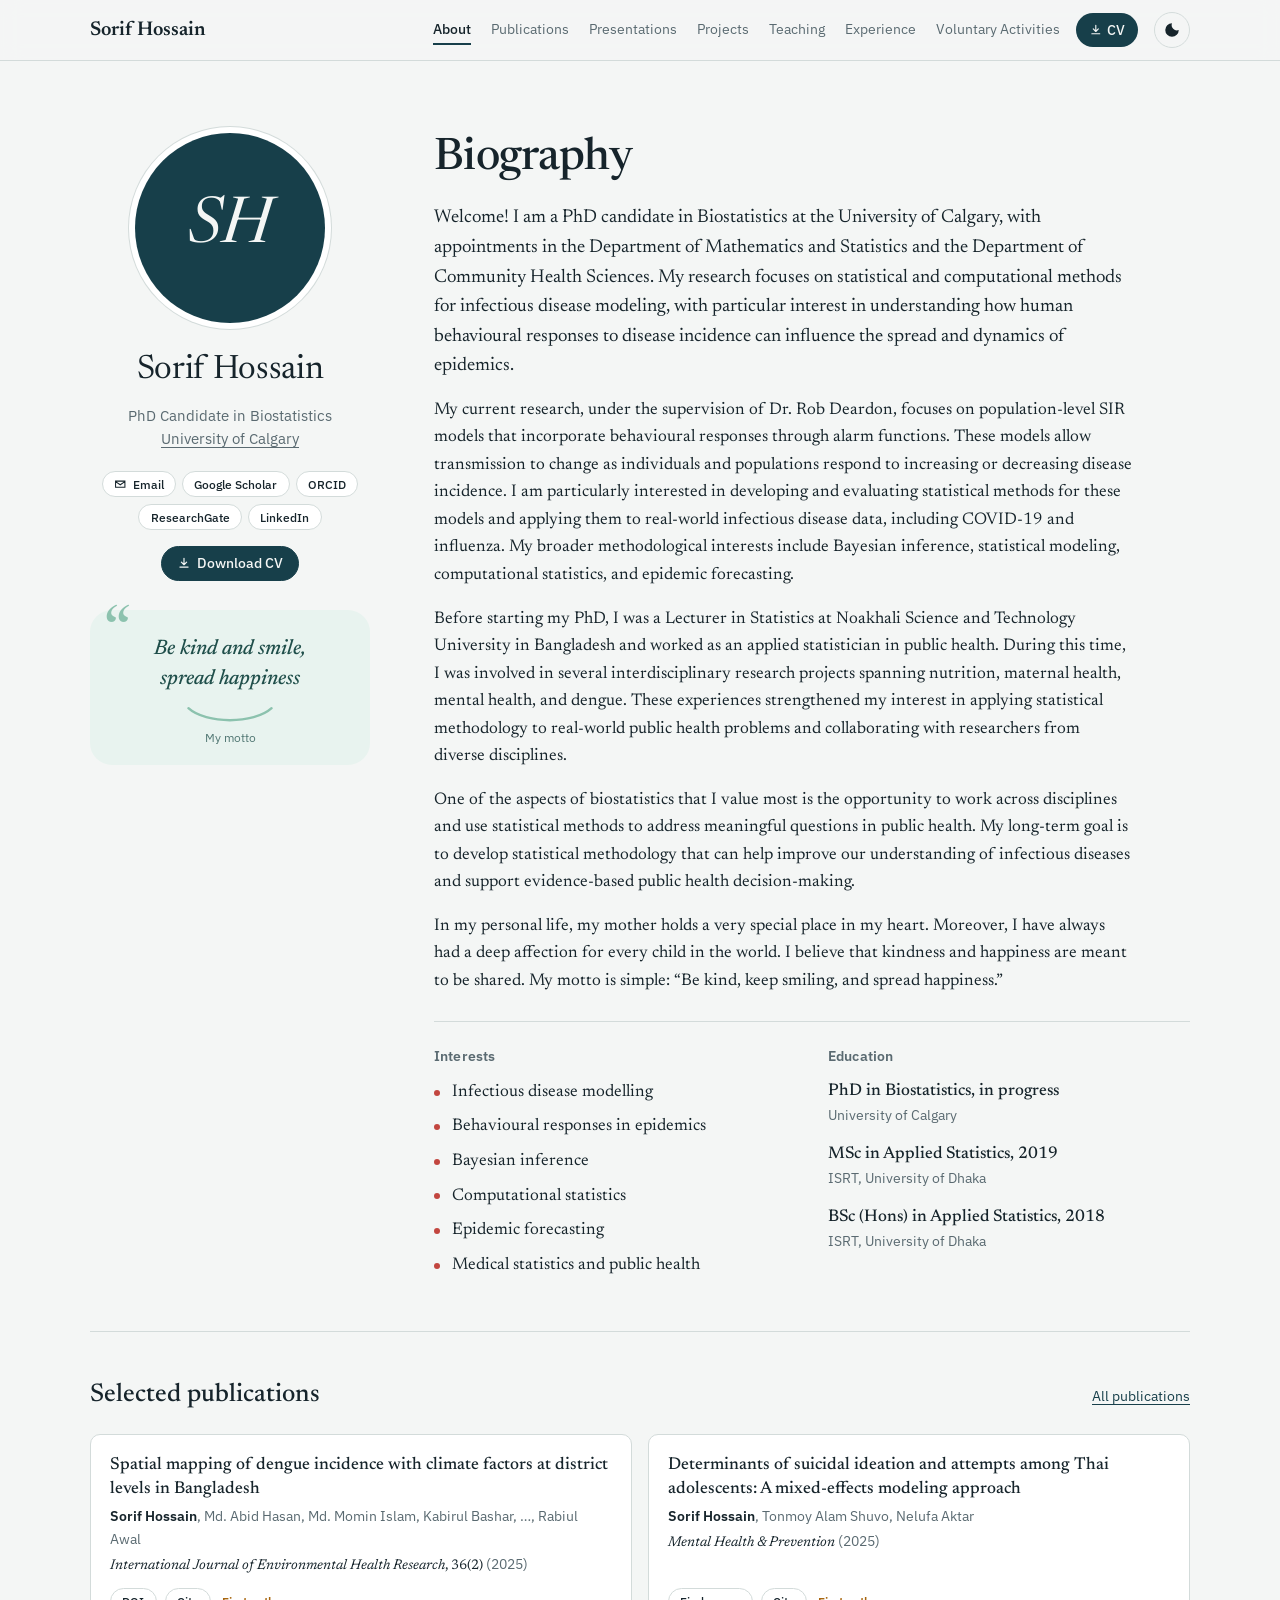
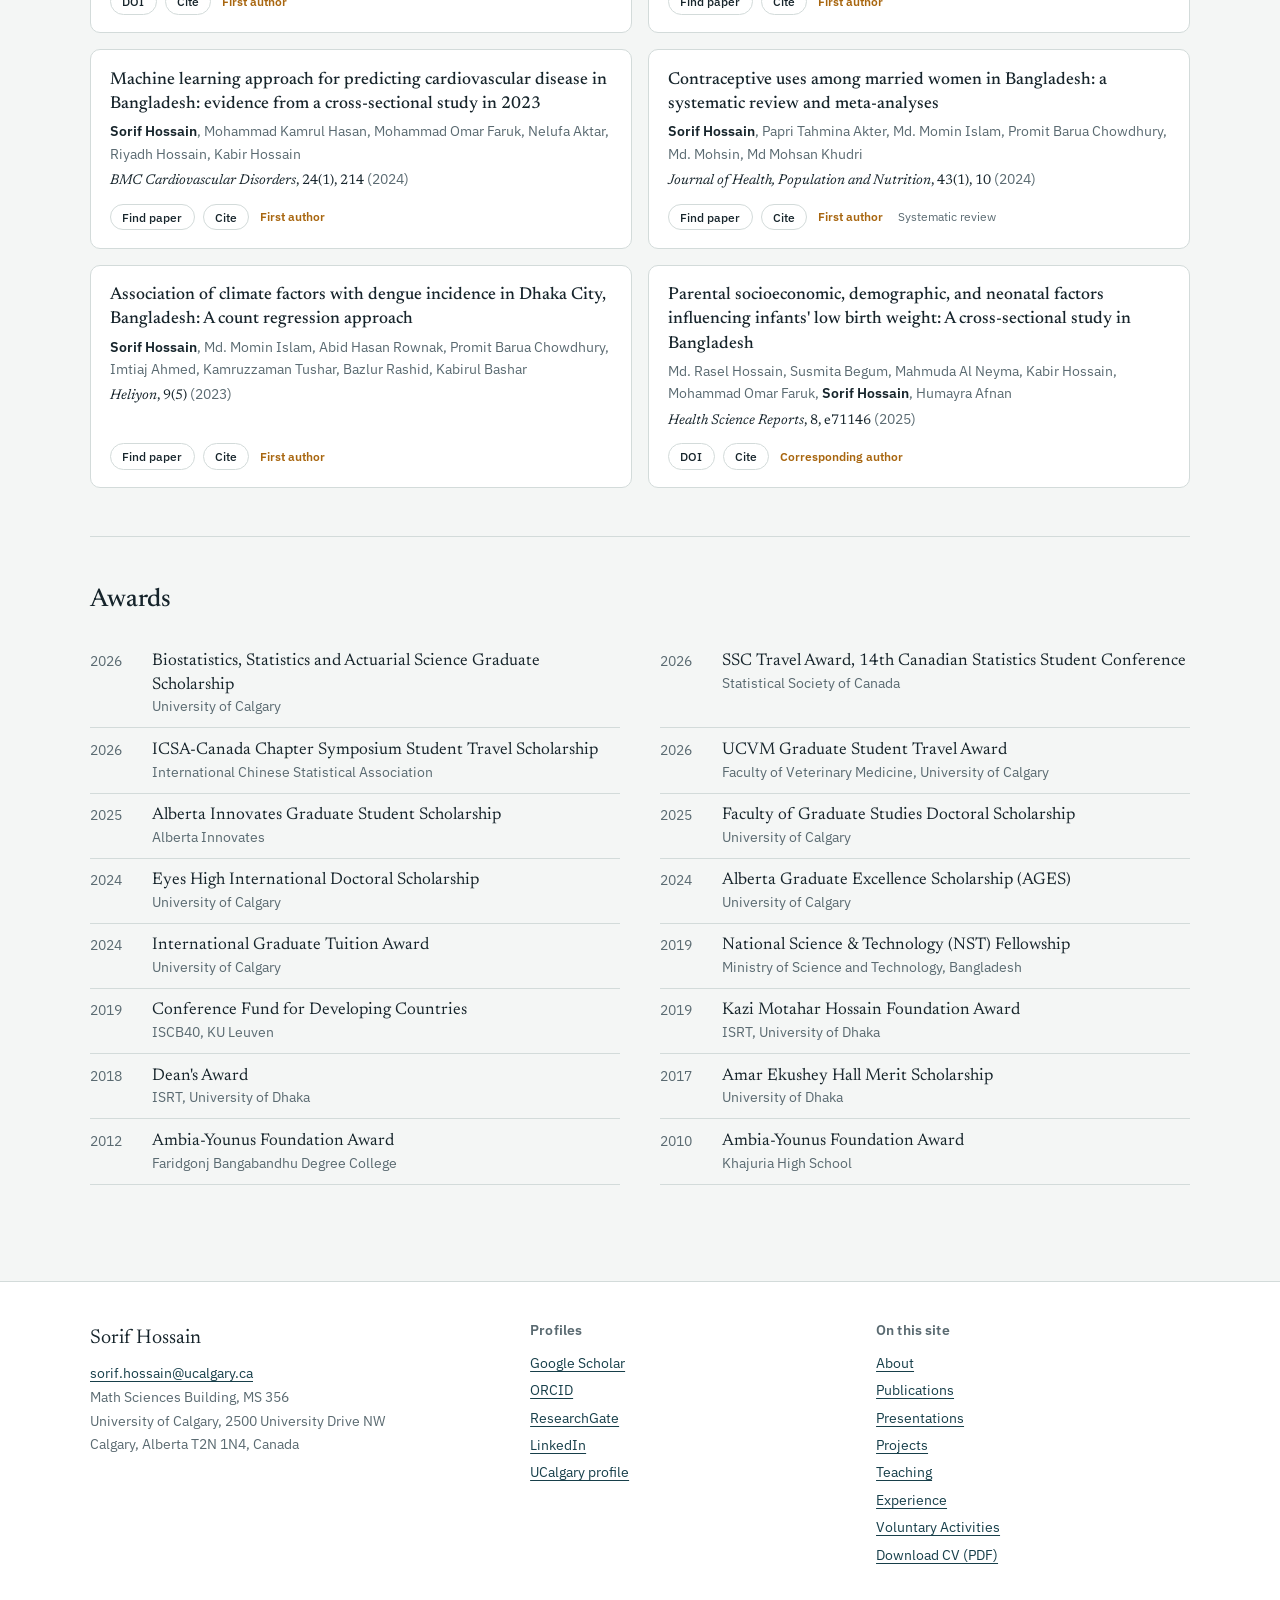
==== index.html @ 0b46eecd "Add files via upload" ====
<!DOCTYPE html>
<html lang="en">
<head>
  <meta charset="utf-8">
  <meta name="viewport" content="width=device-width, initial-scale=1, viewport-fit=cover">
  <title>Sorif Hossain | Biostatistics, University of Calgary</title>
  <meta name="description" content="Sorif Hossain is a PhD candidate in Biostatistics at the University of Calgary, working on statistical and computational methods for infectious disease modelling and behavioural responses in epidemics.">
  <meta property="og:title" content="Sorif Hossain | Biostatistics, University of Calgary">
  <meta property="og:description" content="Sorif Hossain is a PhD candidate in Biostatistics at the University of Calgary, working on statistical and computational methods for infectious disease modelling and behavioural responses in epidemics.">
  <link rel="icon" href="data:image/svg+xml,%3Csvg xmlns='http://www.w3.org/2000/svg' viewBox='0 0 64 64'%3E%3Crect width='64' height='64' rx='14' fill='%23173F4A'/%3E%3Cpath d='M8 48 C20 48 24 14 32 14 S44 48 56 48' stroke='%23E4A35A' stroke-width='6' fill='none' stroke-linecap='round'/%3E%3C/svg%3E">
  <link rel="preconnect" href="https://fonts.googleapis.com">
  <link rel="preconnect" href="https://fonts.gstatic.com" crossorigin>
  <link href="https://fonts.googleapis.com/css2?family=Newsreader:ital,opsz,wght@0,6..72,400;0,6..72,500;0,6..72,600;1,6..72,400;1,6..72,500&amp;family=IBM+Plex+Sans:wght@400;500;600&amp;display=swap" rel="stylesheet">
  <link rel="stylesheet" href="style.css">
  <script>try{var t=localStorage.getItem("theme");if(t)document.documentElement.setAttribute("data-theme",t)}catch(e){}</script>
  <script type="application/ld+json">
  {"@context":"https://schema.org","@type":"Person","name":"Sorif Hossain","jobTitle":"PhD Candidate in Biostatistics",
   "affiliation":{"@type":"CollegeOrUniversity","name":"University of Calgary"},"email":"mailto:sorif.hossain@ucalgary.ca",
   "sameAs":["https://orcid.org/0000-0001-8399-4917","https://scholar.google.com/citations?user=DqhjKJ0AAAAJ","https://www.researchgate.net/profile/Sorif-Hossain","https://www.linkedin.com/in/sorif-hossain-9a7525161/","https://profiles.ucalgary.ca/sorif-hossain"]}
  </script>
</head>
<body>
  <div class="setup-warning" style="background:#fff3cd;color:#4d3a00;padding:12px 16px;font:15px/1.5 system-ui,sans-serif;border-bottom:1px solid #e0c36b">
    <strong>Setup check:</strong> this page can't find <code>style.css</code>, so it has no design. Keep <code>style.css</code> and <code>site.js</code> in the same folder as this page. If you opened it straight from the zip, extract the zip first. See README.md.
  </div>
  <a class="skip" href="#main">Skip to content</a>
  <header class="topbar">
    <div class="topbar-inner">
      <a class="brand" href="index.html">Sorif Hossain</a>
      <nav class="nav" aria-label="Main">
        <button class="nav-toggle" aria-expanded="false" aria-controls="nav-list">Menu</button>
        <ul id="nav-list">
          <li><a href="index.html" aria-current="page">About</a></li>
          <li><a href="publications.html">Publications</a></li>
          <li><a href="presentations.html">Presentations</a></li>
          <li><a href="projects.html">Projects</a></li>
          <li><a href="teaching.html">Teaching</a></li>
          <li><a href="experience.html">Experience</a></li>
          <li><a href="voluntary.html">Voluntary Activities</a></li>
        </ul>
      </nav>
      <a class="cv-pill" href="CV.pdf" download="Sorif_Hossain_CV.pdf"><svg viewBox="0 0 24 24" aria-hidden="true"><path fill="none" stroke="currentColor" stroke-width="2" stroke-linecap="round" stroke-linejoin="round" d="M12 4v11m0 0-4.5-4.5M12 15l4.5-4.5M5 19h14"/></svg>CV</a>
      <button class="theme" id="theme" aria-label="Switch between light and dark theme" title="Light / dark">
        <svg viewBox="0 0 24 24" width="18" height="18" aria-hidden="true"><path d="M12 3a9 9 0 1 0 9 9 7 7 0 0 1-9-9z" fill="currentColor"/></svg>
      </button>
    </div>
  </header>

  <main id="main" class="wrap">
    <section class="about" aria-label="About">
      <aside class="profile">
        <div class="avatar">
          <!-- Your photo: save it as profile.jpg in this folder. Until then the UCalgary profile photo is used. -->
          <img src="profile.jpg" alt="Sorif Hossain" width="190" height="190" data-fallback="https://profiles.ucalgary.ca/sites/default/files/styles/ucws_profile_picture/public/2026-10/1-_DSC4831.jpg?h=d8506615&amp;itok=EFFKh_Lf"
               onerror="if(this.dataset.fallback){this.src=this.dataset.fallback;this.removeAttribute('data-fallback');}else{this.parentNode.classList.add('no-photo');this.remove();}">
          <span class="monogram" aria-hidden="true">SH</span>
        </div>
        <p class="profile-name">Sorif Hossain</p>
        <p class="profile-role">PhD Candidate in Biostatistics<br><a href="https://profiles.ucalgary.ca/sorif-hossain">University of Calgary</a></p>
        <div class="profile-links">
          <a class="btn small" href="mailto:sorif.hossain@ucalgary.ca"><svg viewBox="0 0 24 24" aria-hidden="true"><path fill="none" stroke="currentColor" stroke-width="2" d="M3 6h18v12H3zM3 7l9 6 9-6"/></svg>Email</a>
          <a class="btn small" href="https://scholar.google.com/citations?user=DqhjKJ0AAAAJ&amp;hl=en">Google Scholar</a>
          <a class="btn small" href="https://orcid.org/0000-0001-8399-4917">ORCID</a>
          <a class="btn small" href="https://www.researchgate.net/profile/Sorif-Hossain">ResearchGate</a>
          <a class="btn small" href="https://www.linkedin.com/in/sorif-hossain-9a7525161/">LinkedIn</a>
        </div>
        <a class="btn primary cv-btn" href="CV.pdf" download="Sorif_Hossain_CV.pdf"><svg viewBox="0 0 24 24" aria-hidden="true"><path fill="none" stroke="currentColor" stroke-width="2" stroke-linecap="round" stroke-linejoin="round" d="M12 4v11m0 0-4.5-4.5M12 15l4.5-4.5M5 19h14"/></svg>Download CV</a>
        <figure class="motto" aria-label="Motto">
          <blockquote><p>Be kind and smile, spread happiness</p></blockquote>
          <svg class="motto-smile" viewBox="0 0 120 24" aria-hidden="true"><path d="M8 6 C 30 26, 90 26, 112 6" /></svg>
          <figcaption>My motto</figcaption>
        </figure>
      </aside>

      <div class="bio">
        <h1>Biography</h1>
        <p class="lede">Welcome! I am a PhD candidate in Biostatistics at the University of Calgary, with appointments in the Department of Mathematics and Statistics and the Department of Community Health Sciences. My research focuses on statistical and computational methods for infectious disease modeling, with particular interest in understanding how human behavioural responses to disease incidence can influence the spread and dynamics of epidemics.</p>
        <p>My current research, under the supervision of Dr. Rob Deardon, focuses on population-level SIR models that incorporate behavioural responses through alarm functions. These models allow transmission to change as individuals and populations respond to increasing or decreasing disease incidence. I am particularly interested in developing and evaluating statistical methods for these models and applying them to real-world infectious disease data, including COVID-19 and influenza. My broader methodological interests include Bayesian inference, statistical modeling, computational statistics, and epidemic forecasting.</p>
        <p>Before starting my PhD, I was a Lecturer in Statistics at Noakhali Science and Technology University in Bangladesh and worked as an applied statistician in public health. During this time, I was involved in several interdisciplinary research projects spanning nutrition, maternal health, mental health, and dengue. These experiences strengthened my interest in applying statistical methodology to real-world public health problems and collaborating with researchers from diverse disciplines.</p>
        <p>One of the aspects of biostatistics that I value most is the opportunity to work across disciplines and use statistical methods to address meaningful questions in public health. My long-term goal is to develop statistical methodology that can help improve our understanding of infectious diseases and support evidence-based public health decision-making.</p>
        <p>In my personal life, my mother holds a very special place in my heart. Moreover, I have always had a deep affection for every child in the world. I believe that kindness and happiness are meant to be shared. My motto is simple: “Be kind, keep smiling, and spread happiness.”</p>
        <div class="facts">
          <div>
            <h3>Interests</h3>
            <ul class="interests">
              <li>Infectious disease modelling</li>
              <li>Behavioural responses in epidemics</li>
              <li>Bayesian inference</li>
              <li>Computational statistics</li>
              <li>Epidemic forecasting</li>
              <li>Medical statistics and public health</li>
            </ul>
          </div>
          <div>
            <h3>Education</h3>
            <ul class="edu">
              <li><span class="edu-deg">PhD in Biostatistics, in progress</span><span class="edu-where">University of Calgary</span></li>
              <li><span class="edu-deg">MSc in Applied Statistics, 2019</span><span class="edu-where">ISRT, University of Dhaka</span></li>
              <li><span class="edu-deg">BSc (Hons) in Applied Statistics, 2018</span><span class="edu-where">ISRT, University of Dhaka</span></li>
            </ul>
          </div>
        </div>
      </div>
    </section>

    <section class="section" aria-labelledby="h-sel">
      <div class="section-head"><h2 id="h-sel">Selected publications</h2><a href="publications.html">All publications</a></div>
      <ol class="home-pubs">
        <!-- CHECK: fill in the fifth author -->
        <li class="pub" data-year="2025" data-topic="infectious" data-type="article" data-first="yes" data-review="no"
            data-title="Spatial mapping of dengue incidence with climate factors at district levels in Bangladesh" data-authors="Sorif Hossain, Md. Abid Hasan, Md. Momin Islam, Kabirul Bashar, …, Rabiul Awal" data-venue="International Journal of Environmental Health Research" data-details="36(2)" data-doi="10.1080/09603123.2025.2511800">
          <p class="pub-title">Spatial mapping of dengue incidence with climate factors at district levels in Bangladesh</p>
          <p class="pub-authors"><b>Sorif Hossain</b>, Md. Abid Hasan, Md. Momin Islam, Kabirul Bashar, …, Rabiul Awal</p>
          <p class="pub-venue"><i>International Journal of Environmental Health Research</i>, 36(2) <span class="pub-year-inline">(2025)</span></p>
          <div class="pub-actions"><a class="btn small" href="https://doi.org/10.1080/09603123.2025.2511800" rel="noopener">DOI</a><button class="btn small cite-btn" type="button">Cite</button><span class="tag first">First author</span></div>
        </li>
        <!-- CHECK: add volume and DOI -->
        <li class="pub" data-year="2025" data-topic="mental" data-type="article" data-first="yes" data-review="no"
            data-title="Determinants of suicidal ideation and attempts among Thai adolescents: A mixed-effects modeling approach" data-authors="Sorif Hossain, Tonmoy Alam Shuvo, Nelufa Aktar" data-venue="Mental Health &amp; Prevention" data-details="" data-doi="">
          <p class="pub-title">Determinants of suicidal ideation and attempts among Thai adolescents: A mixed-effects modeling approach</p>
          <p class="pub-authors"><b>Sorif Hossain</b>, Tonmoy Alam Shuvo, Nelufa Aktar</p>
          <p class="pub-venue"><i>Mental Health &amp; Prevention</i> <span class="pub-year-inline">(2025)</span></p>
          <div class="pub-actions"><a class="btn small" href="https://scholar.google.com/scholar?q=%22Determinants+of+suicidal+ideation+and+attempts+among+Thai+adolescents%3A+A+mixed-effects+modeling+approach%22" rel="noopener">Find paper</a><button class="btn small cite-btn" type="button">Cite</button><span class="tag first">First author</span></div>
        </li>
        <li class="pub" data-year="2024" data-topic="chronic" data-type="article" data-first="yes" data-review="no"
            data-title="Machine learning approach for predicting cardiovascular disease in Bangladesh: evidence from a cross-sectional study in 2023" data-authors="Sorif Hossain, Mohammad Kamrul Hasan, Mohammad Omar Faruk, Nelufa Aktar, Riyadh Hossain, Kabir Hossain" data-venue="BMC Cardiovascular Disorders" data-details="24(1), 214" data-doi="">
          <p class="pub-title">Machine learning approach for predicting cardiovascular disease in Bangladesh: evidence from a cross-sectional study in 2023</p>
          <p class="pub-authors"><b>Sorif Hossain</b>, Mohammad Kamrul Hasan, Mohammad Omar Faruk, Nelufa Aktar, Riyadh Hossain, Kabir Hossain</p>
          <p class="pub-venue"><i>BMC Cardiovascular Disorders</i>, 24(1), 214 <span class="pub-year-inline">(2024)</span></p>
          <div class="pub-actions"><a class="btn small" href="https://scholar.google.com/scholar?q=%22Machine+learning+approach+for+predicting+cardiovascular+disease+in+Bangladesh%3A+evidence+from+a+cross-sectional+study+in+2023%22" rel="noopener">Find paper</a><button class="btn small cite-btn" type="button">Cite</button><span class="tag first">First author</span></div>
        </li>
        <li class="pub" data-year="2024" data-topic="maternal" data-type="article" data-first="yes" data-review="yes"
            data-title="Contraceptive uses among married women in Bangladesh: a systematic review and meta-analyses" data-authors="Sorif Hossain, Papri Tahmina Akter, Md. Momin Islam, Promit Barua Chowdhury, Md. Mohsin, Md Mohsan Khudri" data-venue="Journal of Health, Population and Nutrition" data-details="43(1), 10" data-doi="">
          <p class="pub-title">Contraceptive uses among married women in Bangladesh: a systematic review and meta-analyses</p>
          <p class="pub-authors"><b>Sorif Hossain</b>, Papri Tahmina Akter, Md. Momin Islam, Promit Barua Chowdhury, Md. Mohsin, Md Mohsan Khudri</p>
          <p class="pub-venue"><i>Journal of Health, Population and Nutrition</i>, 43(1), 10 <span class="pub-year-inline">(2024)</span></p>
          <div class="pub-actions"><a class="btn small" href="https://scholar.google.com/scholar?q=%22Contraceptive+uses+among+married+women+in+Bangladesh%3A+a+systematic+review+and+meta-analyses%22" rel="noopener">Find paper</a><button class="btn small cite-btn" type="button">Cite</button><span class="tag first">First author</span><span class="tag">Systematic review</span></div>
        </li>
        <li class="pub" data-year="2023" data-topic="infectious" data-type="article" data-first="yes" data-review="no"
            data-title="Association of climate factors with dengue incidence in Dhaka City, Bangladesh: A count regression approach" data-authors="Sorif Hossain, Md. Momin Islam, Abid Hasan Rownak, Promit Barua Chowdhury, Imtiaj Ahmed, Kamruzzaman Tushar, Bazlur Rashid, Kabirul Bashar" data-venue="Heliyon" data-details="9(5)" data-doi="">
          <p class="pub-title">Association of climate factors with dengue incidence in Dhaka City, Bangladesh: A count regression approach</p>
          <p class="pub-authors"><b>Sorif Hossain</b>, Md. Momin Islam, Abid Hasan Rownak, Promit Barua Chowdhury, Imtiaj Ahmed, Kamruzzaman Tushar, Bazlur Rashid, Kabirul Bashar</p>
          <p class="pub-venue"><i>Heliyon</i>, 9(5) <span class="pub-year-inline">(2023)</span></p>
          <div class="pub-actions"><a class="btn small" href="https://scholar.google.com/scholar?q=%22Association+of+climate+factors+with+dengue+incidence+in+Dhaka+City%2C+Bangladesh%3A+A+count+regression+approach%22" rel="noopener">Find paper</a><button class="btn small cite-btn" type="button">Cite</button><span class="tag first">First author</span></div>
        </li>
        <li class="pub" data-year="2025" data-topic="maternal" data-type="article" data-first="no" data-review="no"
            data-title="Parental socioeconomic, demographic, and neonatal factors influencing infants&#x27; low birth weight: A cross-sectional study in Bangladesh" data-authors="Md. Rasel Hossain, Susmita Begum, Mahmuda Al Neyma, Kabir Hossain, Mohammad Omar Faruk, Sorif Hossain, Humayra Afnan" data-venue="Health Science Reports" data-details="8, e71146" data-doi="10.1002/hsr2.71146">
          <p class="pub-title">Parental socioeconomic, demographic, and neonatal factors influencing infants&#x27; low birth weight: A cross-sectional study in Bangladesh</p>
          <p class="pub-authors">Md. Rasel Hossain, Susmita Begum, Mahmuda Al Neyma, Kabir Hossain, Mohammad Omar Faruk, <b>Sorif Hossain</b>, Humayra Afnan</p>
          <p class="pub-venue"><i>Health Science Reports</i>, 8, e71146 <span class="pub-year-inline">(2025)</span></p>
          <div class="pub-actions"><a class="btn small" href="https://doi.org/10.1002/hsr2.71146" rel="noopener">DOI</a><button class="btn small cite-btn" type="button">Cite</button><span class="tag first">Corresponding author</span></div>
        </li>
      </ol>
    </section>

    <section class="section" aria-labelledby="h-awards">
      <div class="section-head"><h2 id="h-awards">Awards</h2></div>
      <ul class="awards">
        <li class="award"><span class="y">2026</span><span>Biostatistics, Statistics and Actuarial Science Graduate Scholarship<span class="by">University of Calgary</span></span></li>
        <li class="award"><span class="y">2026</span><span>SSC Travel Award, 14th Canadian Statistics Student Conference<span class="by">Statistical Society of Canada</span></span></li>
        <li class="award"><span class="y">2026</span><span>ICSA-Canada Chapter Symposium Student Travel Scholarship<span class="by">International Chinese Statistical Association</span></span></li>
        <li class="award"><span class="y">2026</span><span>UCVM Graduate Student Travel Award<span class="by">Faculty of Veterinary Medicine, University of Calgary</span></span></li>
        <li class="award"><span class="y">2025</span><span>Alberta Innovates Graduate Student Scholarship<span class="by">Alberta Innovates</span></span></li>
        <li class="award"><span class="y">2025</span><span>Faculty of Graduate Studies Doctoral Scholarship<span class="by">University of Calgary</span></span></li>
        <li class="award"><span class="y">2024</span><span>Eyes High International Doctoral Scholarship<span class="by">University of Calgary</span></span></li>
        <li class="award"><span class="y">2024</span><span>Alberta Graduate Excellence Scholarship (AGES)<span class="by">University of Calgary</span></span></li>
        <li class="award"><span class="y">2024</span><span>International Graduate Tuition Award<span class="by">University of Calgary</span></span></li>
        <li class="award"><span class="y">2019</span><span>National Science &amp; Technology (NST) Fellowship<span class="by">Ministry of Science and Technology, Bangladesh</span></span></li>
        <li class="award"><span class="y">2019</span><span>Conference Fund for Developing Countries<span class="by">ISCB40, KU Leuven</span></span></li>
        <li class="award"><span class="y">2019</span><span>Kazi Motahar Hossain Foundation Award<span class="by">ISRT, University of Dhaka</span></span></li>
        <li class="award"><span class="y">2018</span><span>Dean's Award<span class="by">ISRT, University of Dhaka</span></span></li>
        <li class="award"><span class="y">2017</span><span>Amar Ekushey Hall Merit Scholarship<span class="by">University of Dhaka</span></span></li>
        <li class="award"><span class="y">2012</span><span>Ambia-Younus Foundation Award<span class="by">Faridgonj Bangabandhu Degree College</span></span></li>
        <li class="award"><span class="y">2010</span><span>Ambia-Younus Foundation Award<span class="by">Khajuria High School</span></span></li>
      </ul>
    </section>
  </main>
  <dialog class="cite" id="cite-dialog" aria-labelledby="cite-title">
    <div class="cite-head"><h2 id="cite-title">Cite this paper</h2><button class="close" id="cite-close" aria-label="Close">&times;</button></div>
    <div class="cite-body">
      <h3>APA</h3>
      <pre id="cite-apa"></pre>
      <div class="row"><button class="btn small" id="copy-apa" type="button">Copy APA</button></div>
      <h3>BibTeX</h3>
      <pre id="cite-bib"></pre>
      <div class="row"><button class="btn small" id="copy-bib" type="button">Copy BibTeX</button><button class="btn small" id="dl-bib" type="button">Download .bib</button></div>
    </div>
  </dialog>
  <footer class="foot">
    <div class="foot-inner">
      <div>
        <p class="foot-name">Sorif Hossain</p>
        <address>
          <a href="mailto:sorif.hossain@ucalgary.ca">sorif.hossain@ucalgary.ca</a><br>
          Math Sciences Building, MS 356<br>
          University of Calgary, 2500 University Drive NW<br>
          Calgary, Alberta T2N 1N4, Canada
        </address>
      </div>
      <div>
        <h3>Profiles</h3>
        <ul>
          <li><a href="https://scholar.google.com/citations?user=DqhjKJ0AAAAJ&amp;hl=en">Google Scholar</a></li>
          <li><a href="https://orcid.org/0000-0001-8399-4917">ORCID</a></li>
          <li><a href="https://www.researchgate.net/profile/Sorif-Hossain">ResearchGate</a></li>
          <li><a href="https://www.linkedin.com/in/sorif-hossain-9a7525161/">LinkedIn</a></li>
          <li><a href="https://profiles.ucalgary.ca/sorif-hossain">UCalgary profile</a></li>
        </ul>
      </div>
      <div>
        <h3>On this site</h3>
        <ul>
          <li><a href="index.html">About</a></li>
          <li><a href="publications.html">Publications</a></li>
          <li><a href="presentations.html">Presentations</a></li>
          <li><a href="projects.html">Projects</a></li>
          <li><a href="teaching.html">Teaching</a></li>
          <li><a href="experience.html">Experience</a></li>
          <li><a href="voluntary.html">Voluntary Activities</a></li>
          <li><a href="CV.pdf" download="Sorif_Hossain_CV.pdf">Download CV (PDF)</a></li>
        </ul>
      </div>
    </div>
  </footer>
  <script src="site.js"></script>
</body>
</html>
---- style.css ----
/* =========================================================
   Sorif Hossain — site styles
   Colours and fonts are set once here, at the top.
   ========================================================= */
:root {
  --paper: #F4F6F5;
  --surface: #FFFFFF;
  --ink: #16242B;
  --muted: #5A6A71;
  --rule: #D3DBDA;
  --accent: #173F4A;       /* petrol: links, buttons */
  --accent-soft: #E1EBEA;
  --infect: #C2463F;       /* I curve */
  --sus: #2F6DB0;          /* S curve */
  --rem: #7A57A8;          /* R curve */
  --amber: #A8660F;        /* first-author mark */
  --focus: #2D7FF9;
  /* motto card */
  --calm-bg: #E8F3EF;
  --calm-ink: #1F4E4A;
  --calm-mark: #8CC2AE;

  --serif: "Newsreader", "Iowan Old Style", "Palatino Linotype", Georgia, serif;
  --sans: "IBM Plex Sans", "Segoe UI", system-ui, -apple-system, sans-serif;

  --step--1: 0.875rem;
  --step-0: 1.0625rem;
  --step-1: 1.25rem;
  --step-2: 1.6rem;
  --step-3: clamp(2rem, 4.5vw, 2.8rem);

  --wrap: 1180px;
  --gutter: clamp(1.1rem, 4vw, 2.5rem);
  color-scheme: light;
}
@media (prefers-color-scheme: dark) {
  :root:not([data-theme="light"]) {
    --paper: #0F181C; --surface: #16232A; --ink: #E3EAEA; --muted: #9AABB0;
    --rule: #2A3A41; --accent: #8CC5CF; --accent-soft: #1D3238;
    --infect: #F07A6E; --sus: #7FB0E8; --rem: #B79DE0; --amber: #E3A64E;
    --calm-bg: #15302E; --calm-ink: #CDE8DF; --calm-mark: #4F8C79; color-scheme: dark;
  }
}
:root[data-theme="dark"] {
  --paper: #0F181C; --surface: #16232A; --ink: #E3EAEA; --muted: #9AABB0;
  --rule: #2A3A41; --accent: #8CC5CF; --accent-soft: #1D3238;
  --infect: #F07A6E; --sus: #7FB0E8; --rem: #B79DE0; --amber: #E3A64E;
  --calm-bg: #15302E; --calm-ink: #CDE8DF; --calm-mark: #4F8C79; color-scheme: dark;
}

[hidden] { display: none !important; }

/* The yellow "setup check" bar only shows if this file fails to load */
.setup-warning { display: none !important; }

/* ---------- Base ---------- */
*, *::before, *::after { box-sizing: border-box; }
:root { padding-top: env(safe-area-inset-top, 0px); padding-bottom: env(safe-area-inset-bottom, 0px); }
html { scroll-behavior: smooth; scroll-padding-top: calc(5rem + env(safe-area-inset-top, 0px)); }
@media (prefers-reduced-motion: reduce) { html { scroll-behavior: auto; } *, *::before, *::after { transition: none !important; } }
body {
  margin: 0; background: var(--paper); color: var(--ink);
  font-family: var(--serif); font-size: var(--step-0); line-height: 1.62;
  -webkit-font-smoothing: antialiased; text-rendering: optimizeLegibility;
}
img { max-width: 100%; display: block; }
a { color: var(--accent); text-decoration-thickness: 1px; text-underline-offset: 0.18em; }
a:hover { text-decoration-thickness: 2px; }
:focus-visible { outline: 2px solid var(--focus); outline-offset: 3px; border-radius: 3px; }
h1, h2, h3 { font-weight: 500; line-height: 1.18; margin: 0; }
h3 { font-family: var(--sans); font-size: var(--step--1); font-weight: 600; color: var(--muted); margin: 0 0 0.7rem; letter-spacing: 0.01em; }
p { margin: 0 0 1rem; max-width: 70ch; }
ul, ol { margin: 0; padding: 0; list-style: none; }
.muted { color: var(--muted); }
.small { font-size: var(--step--1); }
.fine { color: var(--muted); font-size: 0.8rem; }
.sr-only { position: absolute; width: 1px; height: 1px; overflow: hidden; clip: rect(0 0 0 0); white-space: nowrap; }
.skip { position: absolute; left: -999px; top: 0; background: var(--accent); color: var(--paper); padding: .5rem 1rem; z-index: 99; }
.skip:focus { left: 1rem; top: 1rem; }
.wrap { max-width: var(--wrap); margin: 0 auto; padding: 0 var(--gutter); }

/* ---------- Top bar ---------- */
.topbar {
  position: sticky; top: env(safe-area-inset-top, 0px); z-index: 20;
  background: color-mix(in srgb, var(--paper) 90%, transparent);
  backdrop-filter: blur(10px); -webkit-backdrop-filter: blur(10px);
  border-bottom: 1px solid var(--rule);
}
.topbar-inner { max-width: var(--wrap); margin: 0 auto; padding: 0.75rem var(--gutter); display: flex; align-items: center; gap: 1rem; position: relative; }
.brand { font-size: var(--step-1); font-weight: 600; color: var(--ink); text-decoration: none; margin-right: auto; white-space: nowrap; }
.nav ul { display: flex; gap: 1.25rem; }
.nav a { font-family: var(--sans); font-size: 0.9rem; color: var(--muted); text-decoration: none; padding: 0.35rem 0; border-bottom: 2px solid transparent; white-space: nowrap; }
.nav a:hover { color: var(--ink); }
.nav a[aria-current="page"] { color: var(--ink); border-bottom-color: var(--accent); font-weight: 500; }
.nav-toggle { display: none; }
.cv-pill { display: inline-flex; align-items: center; gap: 0.3rem; font-family: var(--sans); font-size: 0.85rem; font-weight: 500; color: var(--paper); background: var(--accent); text-decoration: none; padding: 0.35rem 0.8rem; border-radius: 999px; flex: none; }
.cv-pill svg { width: 1em; height: 1em; }
.cv-pill:hover { filter: brightness(1.12); }
.theme { background: none; border: 1px solid var(--rule); color: var(--ink); width: 2.25rem; height: 2.25rem; border-radius: 50%; display: grid; place-items: center; cursor: pointer; flex: none; }
.theme:hover { border-color: var(--accent); }

/* ---------- Buttons ---------- */
.btn { display: inline-flex; align-items: center; gap: 0.4rem; font-family: var(--sans); font-size: var(--step--1); font-weight: 500; text-decoration: none; padding: 0.45rem 0.95rem; border: 1px solid var(--rule); border-radius: 999px; color: var(--ink); background: var(--surface); cursor: pointer; line-height: 1.3; }
.btn:hover { border-color: var(--accent); }
.btn.primary { background: var(--accent); border-color: var(--accent); color: var(--paper); }
.btn.small { font-size: 0.78rem; padding: 0.25rem 0.7rem; }
.btn svg { width: 1em; height: 1em; flex: none; }

/* ---------- About: profile + biography ---------- */
.about { display: grid; grid-template-columns: 280px minmax(0, 1fr); gap: clamp(2rem, 5vw, 4.5rem); padding: clamp(2.5rem, 6vw, 4.5rem) 0 3rem; align-items: start; }
.profile { position: sticky; top: 5.5rem; text-align: center; }
.avatar { position: relative; width: 190px; height: 190px; margin: 0 auto 1.25rem; border-radius: 50%; overflow: hidden; background: var(--accent); box-shadow: 0 0 0 6px var(--surface), 0 0 0 7px var(--rule); }
.avatar img { width: 100%; height: 100%; object-fit: cover; }
.monogram { display: none; }
.avatar.no-photo .monogram { display: grid; place-items: center; position: absolute; inset: 0; font-size: 4rem; font-style: italic; color: var(--paper); }
.profile-name { font-size: 2.1rem; letter-spacing: -0.01em; margin-bottom: 0; }
.profile-role { font-family: var(--sans); font-size: 0.9375rem; color: var(--muted); margin: 0.5rem auto 0; line-height: 1.5; }
.profile-role a { color: inherit; }
.profile-links { margin-top: 1.3rem; display: flex; flex-wrap: wrap; justify-content: center; gap: 0.4rem; }
.cv-btn { margin-top: 1rem; }

/* The motto: soft, calm, unhurried */
.motto { margin: 1.8rem 0 0; padding: 1.6rem 1.4rem 1.1rem; background: var(--calm-bg); border-radius: 22px; position: relative; text-align: center; }
.motto::before { content: "\201C"; position: absolute; top: -0.35rem; left: 0.9rem; font-family: var(--serif); font-size: 4.2rem; line-height: 1; color: var(--calm-mark); }
.motto blockquote { margin: 0; }
.motto blockquote p { font-family: var(--serif); font-style: italic; font-weight: 500; font-size: 1.32rem; line-height: 1.4; color: var(--calm-ink); margin: 0 auto; max-width: 16ch; }
.motto-smile { display: block; width: 96px; height: 20px; margin: 0.55rem auto 0.3rem; }
.motto-smile path { fill: none; stroke: var(--calm-mark); stroke-width: 3; stroke-linecap: round; }
.motto figcaption { font-family: var(--sans); font-size: 0.75rem; color: var(--calm-ink); opacity: 0.75; }

.bio h1 { font-size: var(--step-3); letter-spacing: -0.015em; margin-bottom: 1.1rem; }
.lede { font-size: 1.17rem; line-height: 1.58; }
.facts { display: grid; grid-template-columns: 1fr 1fr; gap: 2rem; border-top: 1px solid var(--rule); padding-top: 1.6rem; margin-top: 1.6rem; }
.interests li { position: relative; padding: 0.22rem 0 0.22rem 1.1rem; }
.interests li::before { content: ""; position: absolute; left: 0; top: 0.85em; width: 6px; height: 6px; border-radius: 50%; background: var(--infect); }
.edu li { padding: 0.35rem 0 0.75rem; }
.edu-deg { display: block; font-weight: 500; line-height: 1.35; }
.edu-where { display: block; font-family: var(--sans); font-size: var(--step--1); color: var(--muted); }

/* ---------- Sections ---------- */
.section { padding: 3rem 0; border-top: 1px solid var(--rule); }
.section-head { display: flex; align-items: baseline; justify-content: space-between; gap: 1rem; margin-bottom: 1.5rem; flex-wrap: wrap; }
.section-head h2 { font-size: var(--step-2); }
.section-head a { font-family: var(--sans); font-size: var(--step--1); }

/* ---------- Inner page header ---------- */
.page-head { padding: clamp(2.5rem, 6vw, 4rem) 0 2rem; border-bottom: 1px solid var(--rule); margin-bottom: 2.5rem; }
.page-head h1 { font-size: var(--step-3); letter-spacing: -0.015em; margin-bottom: 0.8rem; }
.page-head p { font-size: var(--step-1); color: var(--muted); margin: 0; }
.sub-h { font-size: var(--step-2); margin-bottom: 1.4rem; }

/* ---------- Publications ---------- */
.pub-layout { display: grid; grid-template-columns: 250px minmax(0, 1fr); gap: clamp(1.5rem, 4vw, 3.5rem); align-items: start; padding-bottom: 3rem; }
.filters { position: sticky; top: 5.5rem; display: grid; gap: 1.4rem; font-family: var(--sans); font-size: var(--step--1); }
.filters h3 { margin-bottom: 0.5rem; }
.filter-selects { display: grid; gap: 0.9rem; }
.flabel { display: block; font-weight: 600; color: var(--muted); margin-bottom: 0.35rem; }
.search input, .filters select, .ctl select { width: 100%; font: inherit; padding: 0.55rem 0.8rem; border: 1px solid var(--rule); border-radius: 6px; background: var(--surface); color: var(--ink); }
.search input:focus, .filters select:focus, .ctl select:focus { border-color: var(--accent); outline: none; box-shadow: 0 0 0 3px var(--accent-soft); }
.topic-list { display: grid; gap: 0.15rem; }
.topic { display: flex; justify-content: space-between; gap: 0.5rem; width: 100%; text-align: left; font: inherit; padding: 0.4rem 0.6rem; border: 0; border-radius: 6px; background: transparent; color: var(--ink); cursor: pointer; }
.topic:hover { background: var(--accent-soft); }
.topic[aria-pressed="true"] { background: var(--accent); color: var(--paper); }
.topic .n { opacity: 0.65; font-variant-numeric: tabular-nums; }
.checks { display: grid; gap: 0.45rem; }
.checks input, .chk input { accent-color: var(--accent); margin-right: 0.4rem; }
.pub-count { font-family: var(--sans); font-size: var(--step--1); color: var(--muted); margin: 0 0 0.6rem; }
.pub-year { display: grid; grid-template-columns: 4rem minmax(0, 1fr); gap: 1rem; border-top: 1px solid var(--rule); padding-top: 1.1rem; margin-bottom: 0.4rem; }
.pub-year > h2 { font-size: var(--step-1); font-weight: 400; color: var(--muted); font-variant-numeric: oldstyle-nums; }
.pub { padding: 0 0 1.4rem; }
.pub-title { font-size: 1.08rem; font-weight: 500; line-height: 1.4; margin: 0 0 0.25rem; }
.pub-authors { font-family: var(--sans); font-size: var(--step--1); color: var(--muted); margin: 0 0 0.15rem; }
.pub-authors b { color: var(--ink); font-weight: 600; }
.pub-venue { font-size: var(--step--1); margin: 0; }
.pub-actions { display: flex; flex-wrap: wrap; align-items: center; gap: 0.4rem 0.5rem; margin-top: 0.55rem; }
.tag { font-family: var(--sans); font-size: 0.75rem; color: var(--muted); padding: 0 0.2rem; }
.tag.first { color: var(--amber); font-weight: 600; }
.empty { font-family: var(--sans); color: var(--muted); padding: 1.5rem 0; }
.linklike { background: none; border: 0; padding: 0; font: inherit; color: var(--accent); text-decoration: underline; text-underline-offset: 0.18em; cursor: pointer; }
mark { background: color-mix(in srgb, var(--amber) 28%, transparent); color: inherit; padding: 0 1px; border-radius: 2px; }
.home-pubs { display: grid; grid-template-columns: 1fr 1fr; gap: 1rem; }
.home-pubs .pub { display: flex; flex-direction: column; background: var(--surface); border: 1px solid var(--rule); border-radius: 10px; padding: 1.1rem 1.2rem; }
.home-pubs .pub-actions { margin-top: auto; padding-top: 0.7rem; }
.pub-year-inline { font-family: var(--sans); color: var(--muted); }

/* Cite dialog */
dialog.cite { width: min(640px, calc(100vw - 2rem)); border: 1px solid var(--rule); border-radius: 10px; padding: 0; background: var(--surface); color: var(--ink); }
dialog.cite::backdrop { background: rgba(10, 20, 25, 0.45); }
.cite-head { display: flex; justify-content: space-between; align-items: center; padding: 1rem 1.25rem; border-bottom: 1px solid var(--rule); }
.cite-head h2 { font-size: var(--step-1); }
.cite-body { padding: 1rem 1.25rem 1.25rem; font-family: var(--sans); font-size: var(--step--1); }
.cite-body h3 { margin: 0.4rem 0; }
.cite-body pre { white-space: pre-wrap; word-break: break-word; background: var(--paper); border: 1px solid var(--rule); border-radius: 6px; padding: 0.8rem; font-size: 0.78rem; margin: 0 0 0.6rem; max-height: 14rem; overflow: auto; }
.cite-body .row { display: flex; gap: 0.5rem; margin-bottom: 1rem; flex-wrap: wrap; }
.close { background: none; border: 1px solid var(--rule); border-radius: 50%; width: 2rem; height: 2rem; color: var(--ink); cursor: pointer; font-size: 1.1rem; line-height: 1; }

/* ---------- Awards ---------- */
.awards { display: grid; grid-template-columns: 1fr 1fr; gap: 0 2.5rem; }
.award { display: grid; grid-template-columns: 3.2rem minmax(0, 1fr); gap: 0.7rem; padding: 0.65rem 0; border-bottom: 1px solid var(--rule); font-size: var(--step-0); line-height: 1.4; }
.award .y { font-family: var(--sans); font-size: var(--step--1); color: var(--muted); font-variant-numeric: tabular-nums; padding-top: 0.12rem; }
.award .by { display: block; font-family: var(--sans); font-size: var(--step--1); color: var(--muted); }

/* ---------- Presentations ---------- */
.talk-list { max-width: 900px; padding-bottom: 3rem; }
.talk-year { display: grid; grid-template-columns: 4rem minmax(0, 1fr); gap: 1rem; border-top: 1px solid var(--rule); padding-top: 1rem; margin-bottom: 0.6rem; }
.talk-year > h2 { font-size: var(--step-1); font-weight: 400; color: var(--muted); font-variant-numeric: oldstyle-nums; }
.talks li { display: grid; grid-template-columns: 5.5rem minmax(0, 1fr); gap: 1rem; padding: 0 0 1.2rem; }
.talks .when { font-family: var(--sans); font-size: var(--step--1); color: var(--muted); padding-top: 0.15rem; }
.talks .kind { display: inline-block; font-family: var(--sans); font-size: 0.72rem; font-weight: 600; color: var(--accent); background: var(--accent-soft); border-radius: 4px; padding: 0.05rem 0.45rem; margin-bottom: 0.3rem; }
.talks .t { display: block; font-weight: 500; line-height: 1.4; }
.talks .w { display: block; font-size: var(--step--1); color: var(--muted); }

/* ---------- Timeline (Experience, Voluntary) ---------- */
.timeline { position: relative; max-width: 900px; padding-bottom: 2rem; }
.timeline::before { content: ""; position: absolute; left: 7.6rem; top: 0.6rem; bottom: 2.6rem; width: 1px; background: var(--rule); }
.tl { display: grid; grid-template-columns: 6.6rem minmax(0, 1fr); gap: 2rem; padding-bottom: 1.6rem; position: relative; }
.tl::after { content: ""; position: absolute; left: calc(7.6rem - 4.5px); top: 0.5rem; width: 10px; height: 10px; border-radius: 50%; background: var(--paper); border: 2px solid var(--accent); }
.tl.now::after { background: var(--accent); }
.tl-when { text-align: right; padding-top: 0.1rem; font-family: var(--sans); font-size: var(--step--1); color: var(--muted); font-variant-numeric: tabular-nums; }
.tl-role { font-weight: 500; margin: 0; }
.tl-org { font-family: var(--sans); font-size: var(--step--1); color: var(--muted); margin: 0 0 0.3rem; }
.tl-text { font-size: var(--step--1); margin: 0; }
.vol-layout { display: grid; grid-template-columns: minmax(0, 1.6fr) minmax(0, 1fr); gap: clamp(2rem, 5vw, 4rem); align-items: start; padding-bottom: 2rem; }
.review-card { background: var(--surface); border: 1px solid var(--rule); border-radius: 10px; padding: 1.5rem; position: sticky; top: 5.5rem; }
.review-card .when, .teach-card .when { font-family: var(--sans); font-size: var(--step--1); color: var(--muted); margin-bottom: 0.8rem; }
.review-card p:last-child { margin-bottom: 0; font-size: var(--step--1); }

/* ---------- Teaching ---------- */
.teach { display: grid; grid-template-columns: 1fr 1fr; gap: 2.5rem; padding-bottom: 3rem; }
.teach-card { background: var(--surface); border: 1px solid var(--rule); border-radius: 10px; padding: 1.5rem; }
.teach-card h2 { font-size: var(--step-1); margin-bottom: 0.25rem; }
.courses li { display: grid; grid-template-columns: 5.5rem minmax(0, 1fr); gap: 0.8rem; padding: 0.6rem 0; border-top: 1px solid var(--rule); font-size: var(--step--1); }
.courses li b { font-family: var(--sans); font-weight: 600; }
.courses.names li { grid-template-columns: 1fr; }

/* ---------- Projects ---------- */
.project-main { padding-bottom: 2rem; }
.project-intro { display: grid; grid-template-columns: minmax(0, 0.9fr) minmax(0, 1.4fr); gap: clamp(1.5rem, 4vw, 3.5rem); margin-bottom: 2rem; }
.status { display: inline-block; font-family: var(--sans); font-size: 0.75rem; font-weight: 600; color: var(--paper); background: var(--infect); border-radius: 4px; padding: 0.1rem 0.55rem; margin-bottom: 0.8rem; }
.project-intro h2 { font-size: var(--step-2); margin-bottom: 0.6rem; line-height: 1.25; }
.project-intro .when { font-family: var(--sans); font-size: var(--step--1); color: var(--muted); }

.bc-fig { margin: 0; background: var(--surface); border: 1px solid var(--rule); border-radius: 12px; }
.bc-top { display: flex; flex-wrap: wrap; justify-content: space-between; align-items: center; gap: 0.8rem; padding: 0.9rem 1.2rem; border-bottom: 1px solid var(--rule); }
.bc-actions { display: flex; align-items: center; gap: 0.8rem; flex-wrap: wrap; font-family: var(--sans); font-size: var(--step--1); }
.seg { display: inline-flex; background: var(--paper); border: 1px solid var(--rule); border-radius: 999px; padding: 3px; gap: 2px; }
.seg button { font-family: var(--sans); font-size: 0.85rem; font-weight: 500; border: 0; background: transparent; color: var(--muted); padding: 0.35rem 0.9rem; border-radius: 999px; cursor: pointer; }
.seg button:hover { color: var(--ink); }
.seg button[aria-pressed="true"] { background: var(--accent); color: var(--paper); }
.seg-small button { font-size: 0.75rem; padding: 0.2rem 0.65rem; }
.bc-body { display: grid; grid-template-columns: minmax(0, 1fr) 300px; }
.bc-plots { padding: 1rem 1.2rem 0.6rem; display: grid; gap: 1rem; min-width: 0; }
.panel-row { display: grid; grid-template-columns: 1fr 1fr; gap: 1rem; }
.panel { min-width: 0; }
.panel-head { display: flex; justify-content: space-between; align-items: center; gap: 0.5rem; margin-bottom: 0.3rem; flex-wrap: wrap; }
.panel-head h3 { margin: 0; color: var(--ink); font-weight: 600; }
.panel svg { width: 100%; height: auto; display: block; font-family: var(--sans); overflow: visible; }
.bc-controls { border-left: 1px solid var(--rule); padding: 1rem 1.2rem; display: grid; gap: 1rem; align-content: start; font-family: var(--sans); font-size: var(--step--1); }
.ctl-group { border: 0; padding: 0; margin: 0; display: grid; gap: 0.75rem; }
.ctl-group legend { font-weight: 600; color: var(--muted); padding: 0; margin-bottom: 0.5rem; }
.ctl { display: block; }
.ctl-top { display: flex; justify-content: space-between; gap: 0.5rem; font-weight: 500; }
.ctl-top output { font-variant-numeric: tabular-nums; color: var(--infect); white-space: nowrap; }
.ctl input[type="range"] { width: 100%; accent-color: var(--accent); margin: 0.35rem 0 0.1rem; }
.ctl-hint { display: block; font-size: 0.74rem; color: var(--muted); line-height: 1.35; margin-top: 0.15rem; }
.ctl select { margin-top: 0.35rem; padding: 0.4rem 0.6rem; }
.readout { display: grid; grid-template-columns: 1fr 1fr; gap: 0.7rem 0.8rem; margin: 0.2rem 0 0; }
.readout div { border-top: 2px solid var(--infect); padding-top: 0.35rem; }
.readout div:last-child { border-top-color: var(--muted); }
.readout dt { font-size: 0.72rem; color: var(--muted); line-height: 1.3; }
.readout dd { margin: 0; font-size: 1.1rem; font-weight: 500; font-variant-numeric: tabular-nums; }
.bc-caption { padding: 0.9rem 1.2rem 1.1rem; border-top: 1px solid var(--rule); font-size: var(--step--1); line-height: 1.55; }
.fig-num { font-weight: 600; }
.noscript-note { font-family: var(--sans); font-size: var(--step--1); color: var(--muted); padding: 1rem; }

/* chart marks */
.axis line, .axis path { stroke: var(--rule); }
.axis text { fill: var(--muted); font-size: 11px; }
.grid line { stroke: var(--rule); stroke-dasharray: 2 4; }
.c-base { fill: none; stroke: var(--muted); stroke-width: 1.4; stroke-dasharray: 5 5; opacity: 0.9; }
.c-s { fill: none; stroke: var(--sus); stroke-width: 2.4; }
.c-i { fill: none; stroke: var(--infect); stroke-width: 2.6; stroke-linejoin: round; }
.c-r { fill: none; stroke: var(--rem); stroke-width: 2.4; }
.c-i-area { fill: var(--infect); opacity: 0.1; }
.c-rt { fill: none; stroke: var(--accent); stroke-width: 2.4; }
.c-one { stroke: var(--infect); stroke-width: 1; stroke-dasharray: 3 3; }
.c-alarm { fill: none; stroke: var(--accent); stroke-width: 2.6; }
.c-visited { fill: var(--accent); opacity: 0.08; }
.c-stoch { fill: none; stroke: var(--infect); stroke-width: 1; opacity: 0.28; }
.c-cursor { stroke: var(--ink); stroke-width: 1; opacity: 0.5; }
.c-dot { fill: var(--infect); stroke: var(--surface); stroke-width: 2; }
.lab { font-size: 12px; font-weight: 600; }
.lab-s { fill: var(--sus); } .lab-i { fill: var(--infect); } .lab-r { fill: var(--rem); }
.lab-base { fill: var(--muted); font-weight: 500; font-size: 11px; }
.lab-note { fill: var(--muted); font-size: 10.5px; }

.model-box { margin-top: 1.5rem; background: var(--surface); border: 1px solid var(--rule); border-radius: 12px; padding: 1.3rem 1.4rem; }
.model-box h3 { color: var(--ink); }
.eqs { display: grid; gap: 0.5rem; margin-bottom: 1rem; overflow-x: auto; }
.eq { font-family: var(--serif); font-style: italic; margin: 0; max-width: none; }
.alarm-table { border-collapse: collapse; font-family: var(--serif); }
.alarm-table th { font-family: var(--sans); font-size: var(--step--1); font-weight: 600; text-align: left; padding: 0.35rem 1.2rem 0.35rem 0.6rem; color: var(--muted); }
.alarm-table td { font-style: italic; padding: 0.35rem 0.6rem; }
.alarm-table tr { border-radius: 6px; }
.alarm-table tr.on { background: var(--accent-soft); }
.alarm-table tr.on th { color: var(--ink); }

/* ---------- Footer ---------- */
.foot { margin-top: 3rem; border-top: 1px solid var(--rule); background: var(--surface); }
.foot-inner { max-width: var(--wrap); margin: 0 auto; padding: 2.5rem var(--gutter) 2.5rem; display: grid; grid-template-columns: 1.3fr 1fr 1fr; gap: 2rem; font-family: var(--sans); font-size: var(--step--1); }
.foot-name { font-family: var(--serif); font-size: var(--step-1); margin-bottom: 0.5rem; }
.foot address { font-style: normal; color: var(--muted); line-height: 1.7; }
.foot li { padding: 0.15rem 0; }

/* ---------- Responsive ---------- */
@media (max-width: 1120px) {
  .nav-toggle { display: inline-block; font-family: var(--sans); font-size: var(--step--1); background: none; border: 1px solid var(--rule); color: var(--ink); border-radius: 999px; padding: 0.35rem 0.95rem; cursor: pointer; }
  .nav ul { display: none; position: absolute; left: 0; right: 0; top: 100%; flex-direction: column; gap: 0; background: var(--paper); border-bottom: 1px solid var(--rule); padding: 0.5rem var(--gutter) 1rem; }
  .nav ul.open { display: flex; }
  .nav ul a { display: block; padding: 0.7rem 0; font-size: var(--step-0); border-bottom: 0; }
  .nav a[aria-current="page"] { color: var(--accent); }
}
@media (max-width: 980px) {
  .bc-body { grid-template-columns: 1fr; }
  .bc-controls { border-left: 0; border-top: 1px solid var(--rule); grid-template-columns: repeat(auto-fill, minmax(230px, 1fr)); }
  .readout { grid-column: 1 / -1; grid-template-columns: repeat(3, 1fr); }
  .pub-layout { grid-template-columns: 1fr; }
  .filters { position: static; grid-template-columns: 1fr 1fr; }
  .filters .search { grid-column: 1 / -1; }
  .project-intro { grid-template-columns: 1fr; gap: 0.5rem; }
  .vol-layout { grid-template-columns: 1fr; }
  .review-card { position: static; }
}
@media (max-width: 820px) {
  .about { grid-template-columns: 1fr; }
  .profile { position: static; max-width: 420px; margin: 0 auto; }
  .facts, .teach, .awards, .home-pubs { grid-template-columns: 1fr; }
  .foot-inner { grid-template-columns: 1fr; }
  .panel-row { grid-template-columns: 1fr; }
}
@media (max-width: 560px) {
  .filters { grid-template-columns: 1fr; }
  .pub-year, .talk-year { grid-template-columns: 1fr; gap: 0.3rem; }
  .talks li { grid-template-columns: 1fr; gap: 0.15rem; }
  .timeline::before { left: 0.3rem; }
  .tl { grid-template-columns: 1fr; gap: 0.1rem; padding-left: 1.5rem; }
  .tl::after { left: calc(0.3rem - 4.5px); }
  .tl-when { text-align: left; }
  .readout { grid-template-columns: 1fr 1fr; }
  .bc-top { padding: 0.8rem; }
  .seg button { padding: 0.35rem 0.6rem; font-size: 0.8rem; }
  .bc-plots { padding: 0.8rem 0.6rem 0.4rem; }
  .axis text { font-size: 15px; }
  .lab { font-size: 15px; }
  .cv-pill { padding: 0.35rem 0.6rem; }
}

/* ---------- Print ---------- */
@media print {
  .topbar, .theme, .filters, .pub-actions, .foot, .bc-fig, .motto, .cv-btn { display: none !important; }
  body { background: #fff; color: #000; font-size: 10.5pt; }
  a { color: #000; text-decoration: none; }
  .pub-layout, .about { grid-template-columns: 1fr; }
}
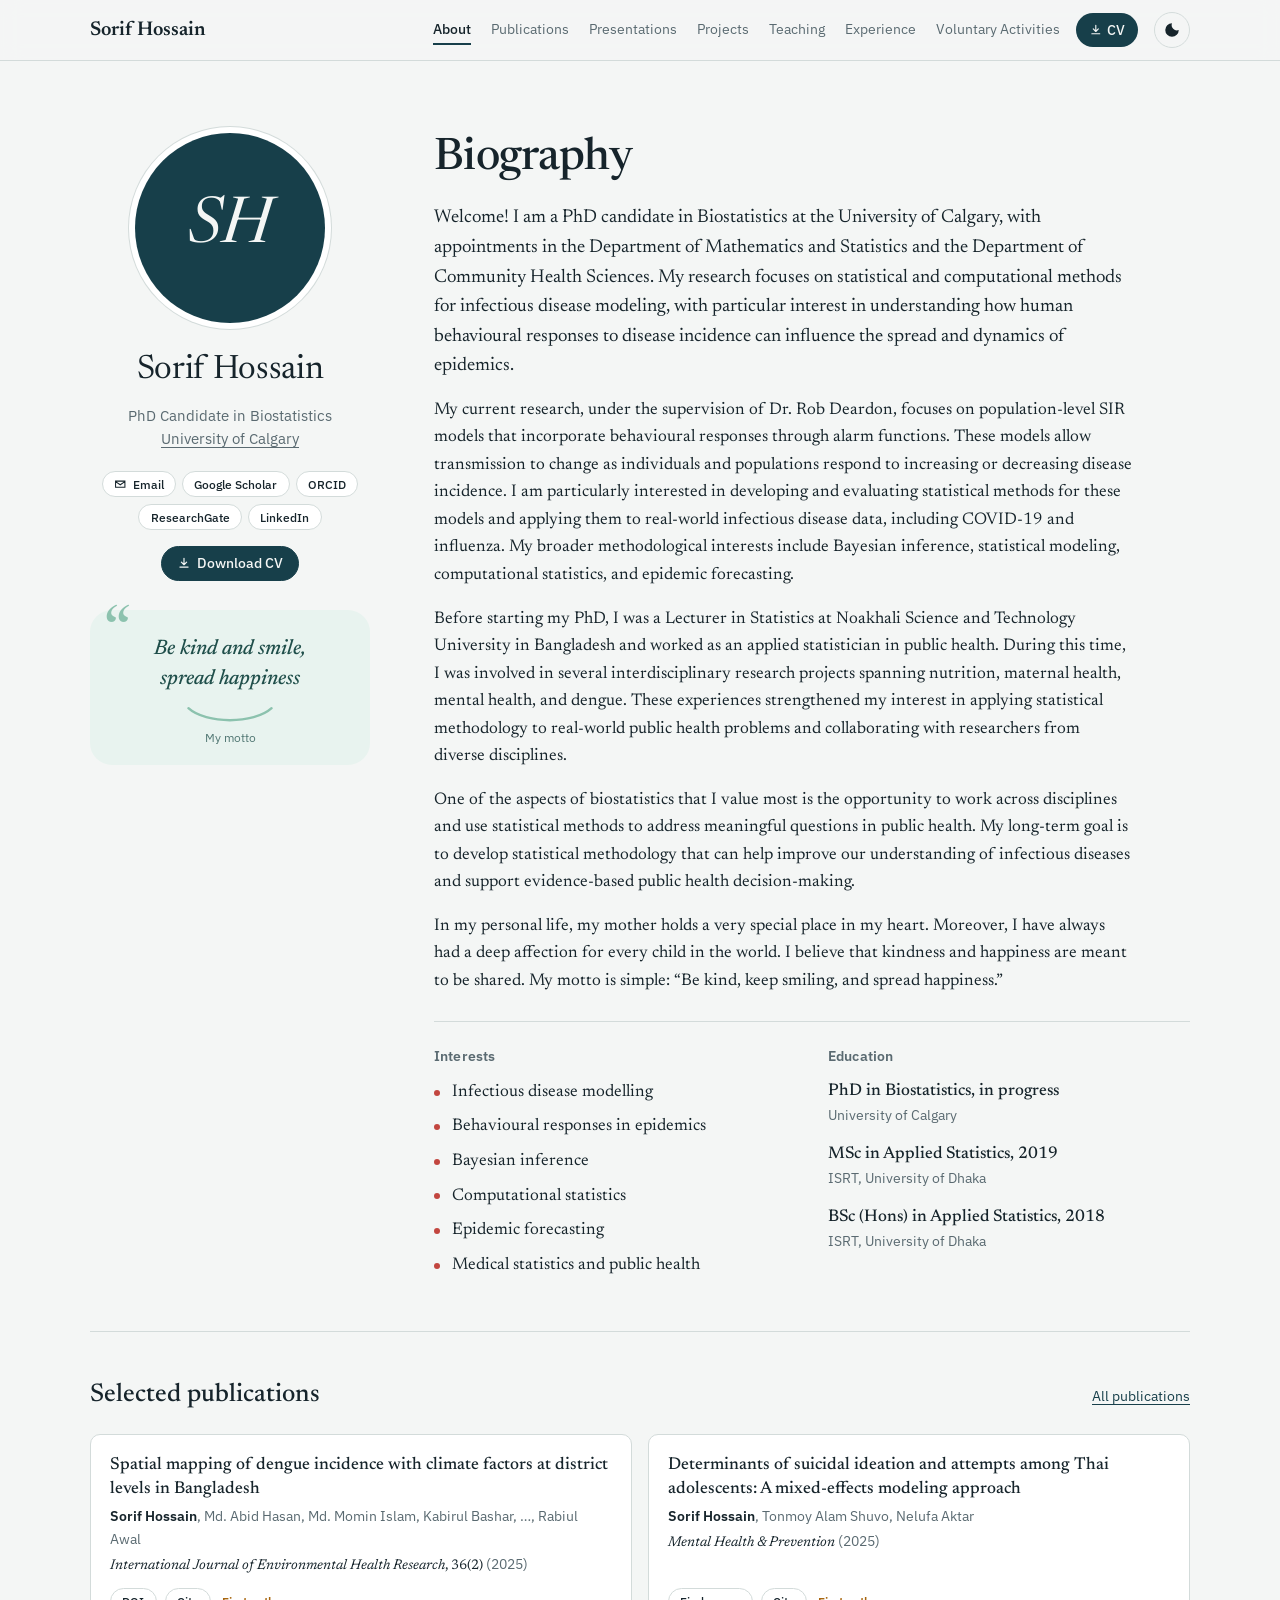
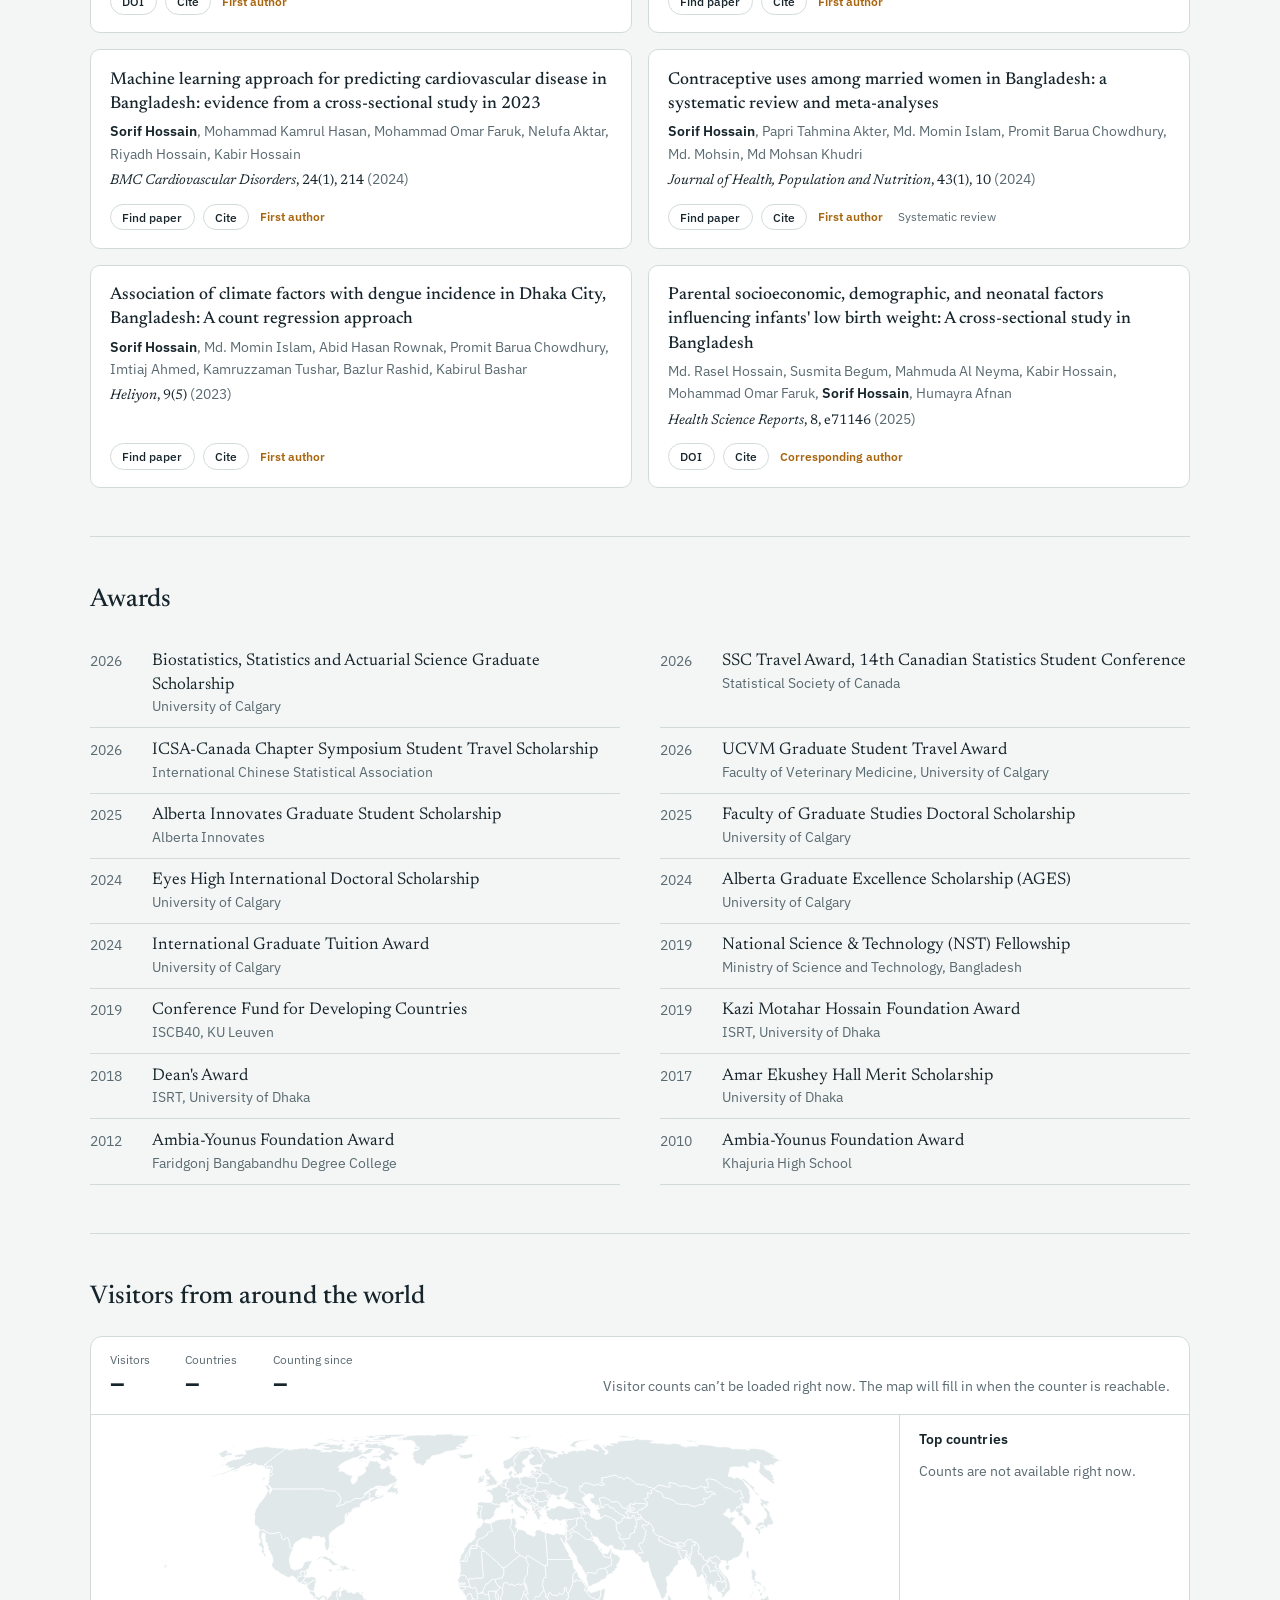
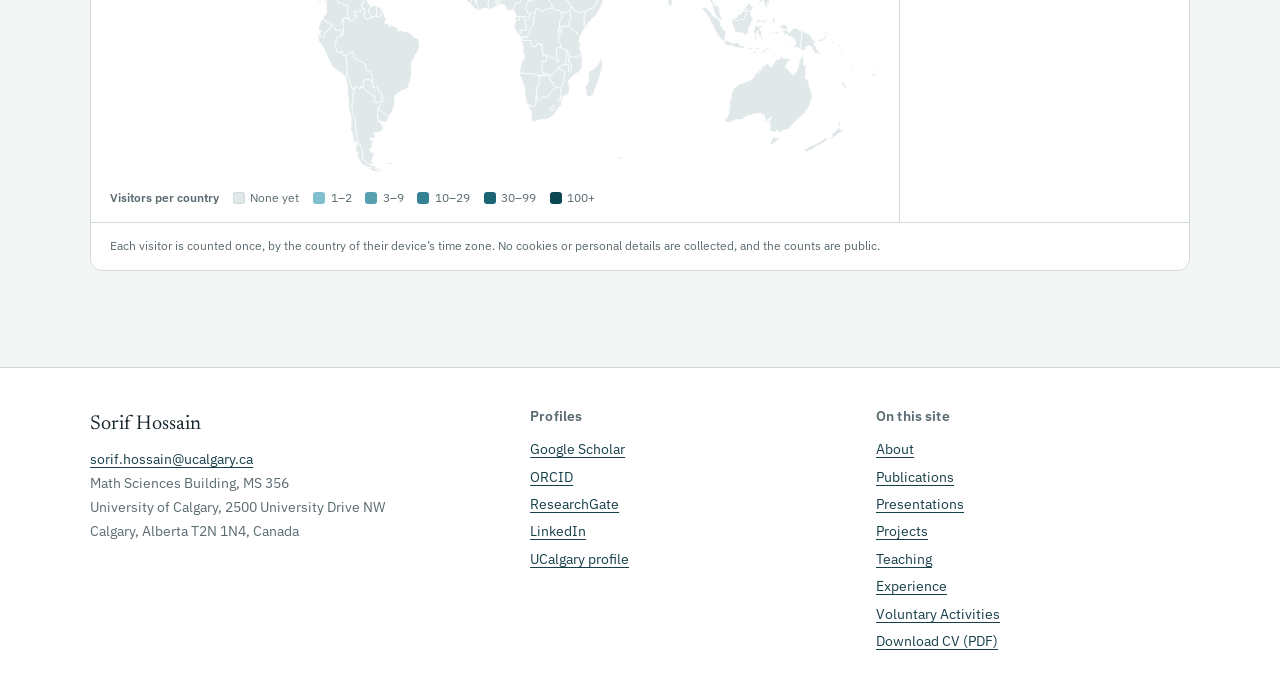
==== commit d62dc014: "Add files via upload" ====
--- a/index.html
+++ b/index.html
@@ -174,6 +174,47 @@
         <li class="award"><span class="y">2010</span><span>Ambia-Younus Foundation Award<span class="by">Khajuria High School</span></span></li>
       </ul>
     </section>
+
+    <section class="section visitors" aria-labelledby="h-visitors">
+      <div class="section-head"><h2 id="h-visitors">Visitors from around the world</h2></div>
+      <!-- Visitor map: drawn by visitor-map-data.js and visitors.js (see README.md). -->
+      <figure class="vm" id="visitor-map" data-state="loading">
+        <div class="vm-top">
+          <dl class="vm-stats">
+            <div><dt>Visitors</dt><dd data-vm="total">–</dd></div>
+            <div><dt>Countries</dt><dd data-vm="countries">–</dd></div>
+            <div><dt>Counting since</dt><dd data-vm="since">–</dd></div>
+          </dl>
+          <p class="vm-status" data-vm="status" role="status" aria-live="polite">Loading visitor counts…</p>
+        </div>
+        <div class="vm-body">
+          <div class="vm-map" data-vm="map">
+            <svg class="vm-svg" data-vm="svg" viewBox="0 0 1000 448" role="img" aria-label="World map of where visitors come from"></svg>
+            <div class="vm-tip" data-vm="tip" hidden><strong data-vm="tip-value"></strong><span data-vm="tip-name"></span></div>
+            <div class="vm-legend">
+              <span class="vm-legend-title">Visitors per country</span>
+              <span class="vm-key"><i class="vm-k0"></i>None yet</span>
+              <span class="vm-key"><i class="vm-k1"></i>1–2</span>
+              <span class="vm-key"><i class="vm-k2"></i>3–9</span>
+              <span class="vm-key"><i class="vm-k3"></i>10–29</span>
+              <span class="vm-key"><i class="vm-k4"></i>30–99</span>
+              <span class="vm-key"><i class="vm-k5"></i>100+</span>
+            </div>
+          </div>
+          <div class="vm-side">
+            <h3>Top countries</h3>
+            <ol class="vm-list" data-vm="list"><li class="vm-empty">Loading…</li></ol>
+            <button class="btn small vm-more" type="button" data-vm="more" aria-controls="vm-all" hidden>Show all countries</button>
+          </div>
+        </div>
+        <div class="vm-all" id="vm-all" data-vm="all" hidden>
+          <h3>All countries</h3>
+          <ol class="vm-list vm-list-all" data-vm="all-list"></ol>
+        </div>
+        <noscript><p class="vm-note">Turn on JavaScript to see the visitor map.</p></noscript>
+        <figcaption class="vm-note">Each visitor is counted once, by the country of their device’s time zone. No cookies or personal details are collected, and the counts are public.</figcaption>
+      </figure>
+    </section>
   </main>
   <dialog class="cite" id="cite-dialog" aria-labelledby="cite-title">
     <div class="cite-head"><h2 id="cite-title">Cite this paper</h2><button class="close" id="cite-close" aria-label="Close">&times;</button></div>
@@ -223,5 +264,7 @@
     </div>
   </footer>
   <script src="site.js"></script>
+  <script src="visitor-map-data.js" defer></script>
+  <script src="visitors.js" defer></script>
 </body>
 </html>
--- a/style.css
+++ b/style.css
@@ -362,3 +362,68 @@
   a { color: #000; text-decoration: none; }
   .pub-layout, .about { grid-template-columns: 1fr; }
 }
+
+/* ---------- Visitor map (About page) ---------- */
+/* Map shades: one teal ramp from the site accent, checked for colour-blind and contrast safety */
+:root { --vm-land: #E1E8EA; --vm-1: #81BECE; --vm-2: #57A0B2; --vm-3: #348294; --vm-4: #1C6373; --vm-5: #0B4653; --vm-bar: #348294; }
+@media (prefers-color-scheme: dark) {
+  :root:not([data-theme="light"]) { --vm-land: #2B3639; --vm-1: #2E6370; --vm-2: #418494; --vm-3: #5BA5B7; --vm-4: #84C5D6; --vm-5: #B6E4F0; --vm-bar: #84C5D6; }
+}
+:root[data-theme="dark"] { --vm-land: #2B3639; --vm-1: #2E6370; --vm-2: #418494; --vm-3: #5BA5B7; --vm-4: #84C5D6; --vm-5: #B6E4F0; --vm-bar: #84C5D6; }
+
+.vm { margin: 0; background: var(--surface); border: 1px solid var(--rule); border-radius: 12px; font-family: var(--sans); }
+.vm-top { display: flex; flex-wrap: wrap; align-items: flex-end; justify-content: space-between; gap: 0.8rem 1.5rem; padding: 1rem 1.2rem; border-bottom: 1px solid var(--rule); }
+.vm-stats { display: flex; flex-wrap: wrap; gap: 0.6rem 2.2rem; margin: 0; }
+.vm-stats dt { font-size: 0.72rem; color: var(--muted); line-height: 1.3; }
+.vm-stats dd { margin: 0.1rem 0 0; font-size: 1.55rem; font-weight: 600; line-height: 1.15; color: var(--ink); }
+.vm-status { margin: 0; font-size: var(--step--1); color: var(--muted); max-width: none; }
+.vm-body { display: grid; grid-template-columns: minmax(0, 1fr) 290px; }
+.vm-map { position: relative; padding: 1rem 1.2rem 0.9rem; min-width: 0; }
+.vm-svg { display: block; width: 100%; height: auto; aspect-ratio: 1000 / 448; }
+.vm-c { fill: var(--vm-land); stroke: var(--surface); stroke-width: 0.7px; vector-effect: non-scaling-stroke; stroke-linejoin: round; transition: fill 0.35s ease; }
+.vm-c.vm-b1, .vm-dot.vm-b1 { fill: var(--vm-1); }
+.vm-c.vm-b2, .vm-dot.vm-b2 { fill: var(--vm-2); }
+.vm-c.vm-b3, .vm-dot.vm-b3 { fill: var(--vm-3); }
+.vm-c.vm-b4, .vm-dot.vm-b4 { fill: var(--vm-4); }
+.vm-c.vm-b5, .vm-dot.vm-b5 { fill: var(--vm-5); }
+.vm-c.is-hot { stroke: var(--ink); stroke-width: 1.4px; }
+.vm-dot { stroke: var(--surface); stroke-width: 2px; vector-effect: non-scaling-stroke; }
+.vm-dot.is-hot { stroke: var(--ink); stroke-width: 1.5px; }
+.vm-dot-hit { fill: transparent; }
+.vm-tip { position: absolute; left: 0; top: 0; z-index: 2; pointer-events: none; background: var(--surface); color: var(--ink); border: 1px solid var(--rule); border-radius: 8px; padding: 0.4rem 0.65rem; box-shadow: 0 4px 16px rgba(10, 20, 25, 0.14); font-size: 0.78rem; line-height: 1.35; white-space: nowrap; }
+.vm-tip strong { display: block; font-size: 0.92rem; font-weight: 600; }
+.vm-tip span { color: var(--muted); }
+.vm-legend { display: flex; flex-wrap: wrap; align-items: center; gap: 0.35rem 0.85rem; margin-top: 0.8rem; font-size: 0.75rem; color: var(--muted); }
+.vm-legend-title { font-weight: 600; }
+.vm-key { display: inline-flex; align-items: center; gap: 0.35rem; white-space: nowrap; }
+.vm-key i { display: inline-block; width: 12px; height: 12px; border-radius: 3px; }
+.vm-k0 { background: var(--vm-land); box-shadow: inset 0 0 0 1px var(--rule); }
+.vm-k1 { background: var(--vm-1); } .vm-k2 { background: var(--vm-2); } .vm-k3 { background: var(--vm-3); }
+.vm-k4 { background: var(--vm-4); } .vm-k5 { background: var(--vm-5); }
+.vm-side { border-left: 1px solid var(--rule); padding: 1rem 1.2rem; min-width: 0; }
+.vm-side h3 { color: var(--ink); margin-bottom: 0.5rem; }
+.vm-list { display: grid; gap: 0.1rem; }
+.vm-row { display: grid; grid-template-columns: 1.3rem minmax(0, 1fr) auto; column-gap: 0.5rem; align-items: baseline; padding: 0.32rem 0.4rem; margin: 0 -0.4rem; border-radius: 6px; font-size: var(--step--1); line-height: 1.35; outline-offset: 0; }
+.vm-row:hover, .vm-row.is-hot { background: var(--accent-soft); }
+.vm-rank { font-size: 0.75rem; color: var(--muted); font-variant-numeric: tabular-nums; }
+.vm-name { overflow-wrap: anywhere; }
+.vm-num { font-weight: 600; font-variant-numeric: tabular-nums; }
+.vm-bar { grid-column: 2 / 4; height: 6px; margin-top: 0.3rem; }
+.vm-bar span { display: block; height: 100%; min-width: 3px; background: var(--vm-bar); border-radius: 0 3px 3px 0; }
+.vm-empty { font-size: var(--step--1); color: var(--muted); padding: 0.3rem 0; }
+.vm-more { margin-top: 0.8rem; }
+.vm-all { padding: 1rem 1.2rem 1.1rem; border-top: 1px solid var(--rule); }
+.vm-all h3 { color: var(--ink); margin-bottom: 0.5rem; }
+.vm-list-all { display: block; columns: 4 210px; column-gap: 2.2rem; }
+.vm-list-all .vm-row { break-inside: avoid; margin: 0 -0.4rem 0.1rem; }
+.vm-note { margin: 0; padding: 0.8rem 1.2rem 0.95rem; border-top: 1px solid var(--rule); font-size: 0.78rem; line-height: 1.5; color: var(--muted); max-width: none; }
+@media (max-width: 980px) {
+  .vm-body { grid-template-columns: 1fr; }
+  .vm-side { border-left: 0; border-top: 1px solid var(--rule); }
+}
+@media (max-width: 560px) {
+  .vm-top, .vm-map, .vm-side, .vm-all, .vm-note { padding-left: 0.9rem; padding-right: 0.9rem; }
+  .vm-stats { gap: 0.6rem 1.4rem; }
+  .vm-stats dd { font-size: 1.3rem; }
+}
+@media print { .vm-tip, .vm-more { display: none !important; } }
